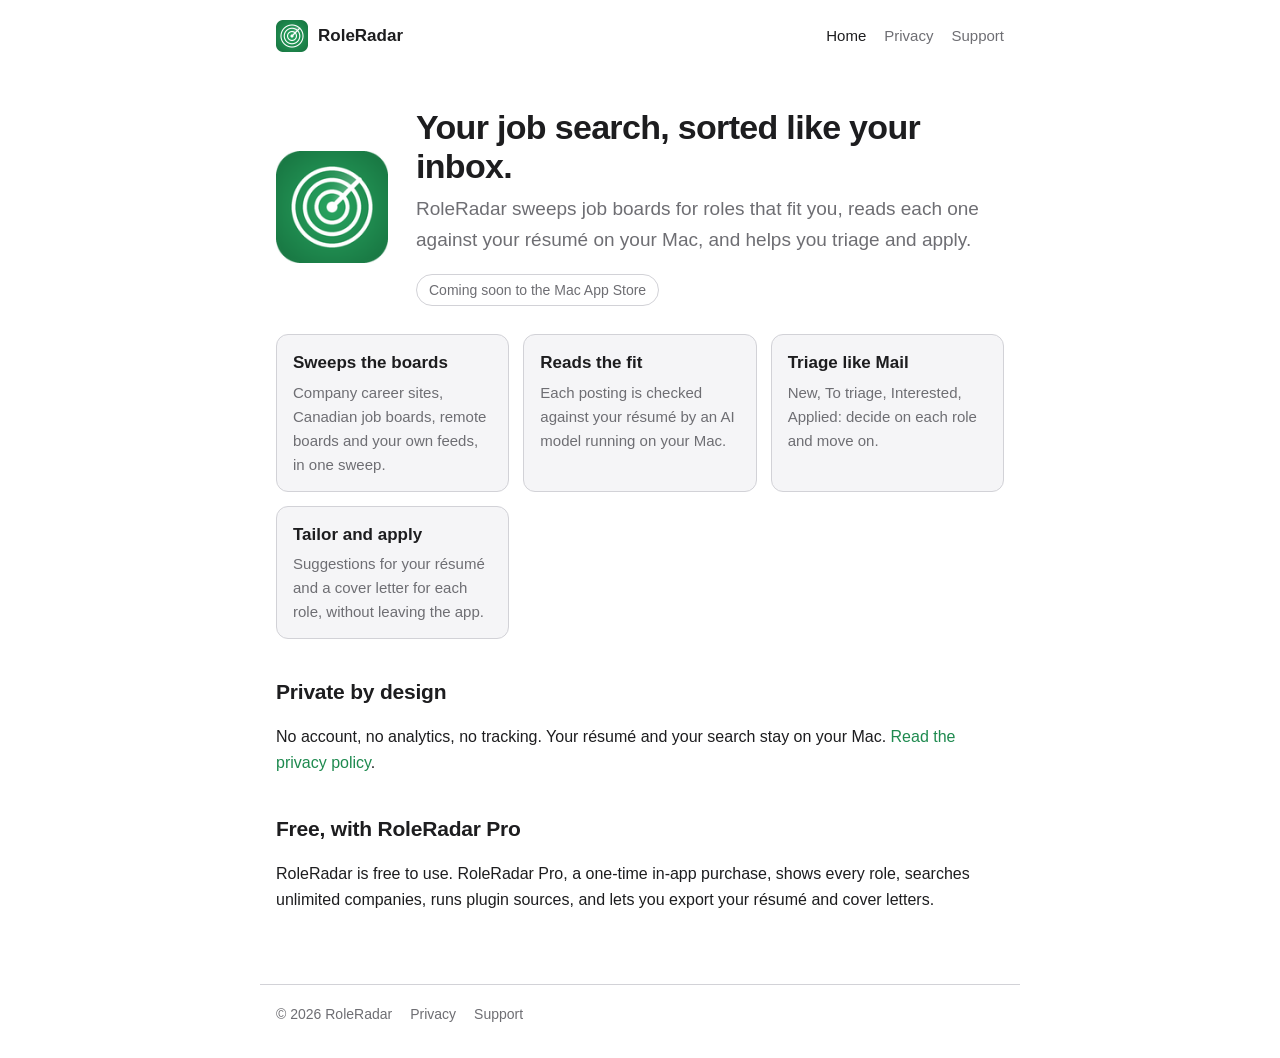
==== index.html @ 9886115a "RoleRadar site: home, privacy policy, support Co-Authored-By: Claude Opus 5.5 <noreply@anthropic.com" ====
<!doctype html>
<html lang="en">
<head>
<meta charset="utf-8">
<meta name="viewport" content="width=device-width, initial-scale=1">
<title>RoleRadar · Job search for your Mac</title>
<meta name="description" content="RoleRadar sweeps job boards for roles that fit you, ranks them against your résumé on your Mac, and helps you triage and apply.">
<link rel="icon" href="icon.png">
<link rel="stylesheet" href="style.css">
</head>
<body>
<header class="site">
  <a class="brand" href="./"><img src="icon.png" alt="">RoleRadar</a>
  <nav><a href="./" aria-current="page">Home</a><a href="privacy.html">Privacy</a><a href="support.html">Support</a></nav>
</header>
<main>
<section class="hero">
  <img src="icon.png" alt="RoleRadar icon">
  <div>
    <h1>Your job search, sorted like your inbox.</h1>
    <p class="lede">RoleRadar sweeps job boards for roles that fit you, reads each one against your résumé on your Mac, and helps you
    triage and apply.</p>
    <span class="badge">Coming soon to the Mac App Store</span>
  </div>
</section>

<div class="features">
  <div><h3>Sweeps the boards</h3><p>Company career sites, Canadian job boards, remote boards and your own feeds, in one sweep.</p></div>
  <div><h3>Reads the fit</h3><p>Each posting is checked against your résumé by an AI model running on your Mac.</p></div>
  <div><h3>Triage like Mail</h3><p>New, To triage, Interested, Applied: decide on each role and move on.</p></div>
  <div><h3>Tailor and apply</h3><p>Suggestions for your résumé and a cover letter for each role, without leaving the app.</p></div>
</div>

<h2>Private by design</h2>
<p>No account, no analytics, no tracking. Your résumé and your search stay on your Mac. <a href="privacy.html">Read the privacy policy</a>.</p>

<h2>Free, with RoleRadar Pro</h2>
<p>RoleRadar is free to use. RoleRadar Pro, a one-time in-app purchase, shows every role, searches unlimited companies, runs plugin
sources, and lets you export your résumé and cover letters.</p>
</main>
<footer class="site">
  <span>© 2026 RoleRadar</span><a href="privacy.html">Privacy</a><a href="support.html">Support</a>
</footer>
</body>
</html>
---- style.css ----
:root {
  color-scheme: light dark;
  --fg: #1d1d1f; --muted: #6e6e73; --bg: #ffffff; --panel: #f5f5f7; --line: #d2d2d7; --accent: #1E8A4F;
}
@media (prefers-color-scheme: dark) {
  :root { --fg: #f5f5f7; --muted: #a1a1a6; --bg: #161617; --panel: #1f1f21; --line: #3a3a3c; --accent: #3cc47c; }
}
* { box-sizing: border-box; }
body {
  margin: 0; background: var(--bg); color: var(--fg);
  font: 16px/1.6 -apple-system, BlinkMacSystemFont, "Helvetica Neue", Helvetica, Arial, sans-serif;
  -webkit-font-smoothing: antialiased;
}
a { color: var(--accent); text-decoration: none; }
a:hover { text-decoration: underline; }
header.site, main, footer.site { max-width: 760px; margin: 0 auto; padding: 0 16px; }
header.site { display: flex; align-items: center; justify-content: space-between; gap: 16px; padding-top: 20px; padding-bottom: 20px; }
header.site .brand { display: flex; align-items: center; gap: 10px; color: var(--fg); font-weight: 600; font-size: 17px; }
header.site .brand img { width: 32px; height: 32px; }
header.site nav { display: flex; gap: 18px; font-size: 15px; }
header.site nav a { color: var(--muted); }
header.site nav a[aria-current="page"] { color: var(--fg); }
main { padding-bottom: 56px; }
h1 { font-size: 34px; line-height: 1.15; letter-spacing: -0.02em; margin: 28px 0 8px; }
h2 { font-size: 21px; letter-spacing: -0.01em; margin: 36px 0 8px; }
h3 { font-size: 17px; margin: 22px 0 4px; }
p.lede { font-size: 19px; color: var(--muted); margin-top: 0; }
p.meta { color: var(--muted); font-size: 14px; }
.panel { background: var(--panel); border: 1px solid var(--line); border-radius: 12px; padding: 16px 20px; margin: 20px 0; }
.panel p:first-child, .panel ul:first-child { margin-top: 0; } .panel p:last-child, .panel ul:last-child { margin-bottom: 0; }
ul { padding-left: 22px; } li { margin: 6px 0; }
table { width: 100%; border-collapse: collapse; margin: 12px 0; font-size: 15px; }
th, td { text-align: left; vertical-align: top; padding: 8px 10px; border-bottom: 1px solid var(--line); }
th { color: var(--muted); font-weight: 500; font-size: 13px; }
.hero { display: flex; gap: 28px; align-items: center; margin-top: 36px; }
.hero img { width: 112px; height: 112px; flex: none; }
.hero h1 { margin-top: 0; }
.features { display: grid; grid-template-columns: repeat(auto-fit, minmax(210px, 1fr)); gap: 14px; margin: 28px 0; }
.features div { background: var(--panel); border: 1px solid var(--line); border-radius: 12px; padding: 14px 16px; }
.features h3 { margin: 0 0 4px; }
.features p { margin: 0; color: var(--muted); font-size: 15px; }
.badge { display: inline-block; border: 1px solid var(--line); border-radius: 999px; padding: 4px 12px; font-size: 14px; color: var(--muted); }
footer.site { border-top: 1px solid var(--line); padding-top: 18px; padding-bottom: 32px; color: var(--muted); font-size: 14px; display: flex; gap: 18px; flex-wrap: wrap; }
footer.site a { color: var(--muted); }
@media (max-width: 560px) {
  h1 { font-size: 28px; }
  .hero { flex-direction: column; align-items: flex-start; gap: 16px; }
  .hero img { width: 84px; height: 84px; }
  header.site nav { gap: 12px; font-size: 14px; }
}
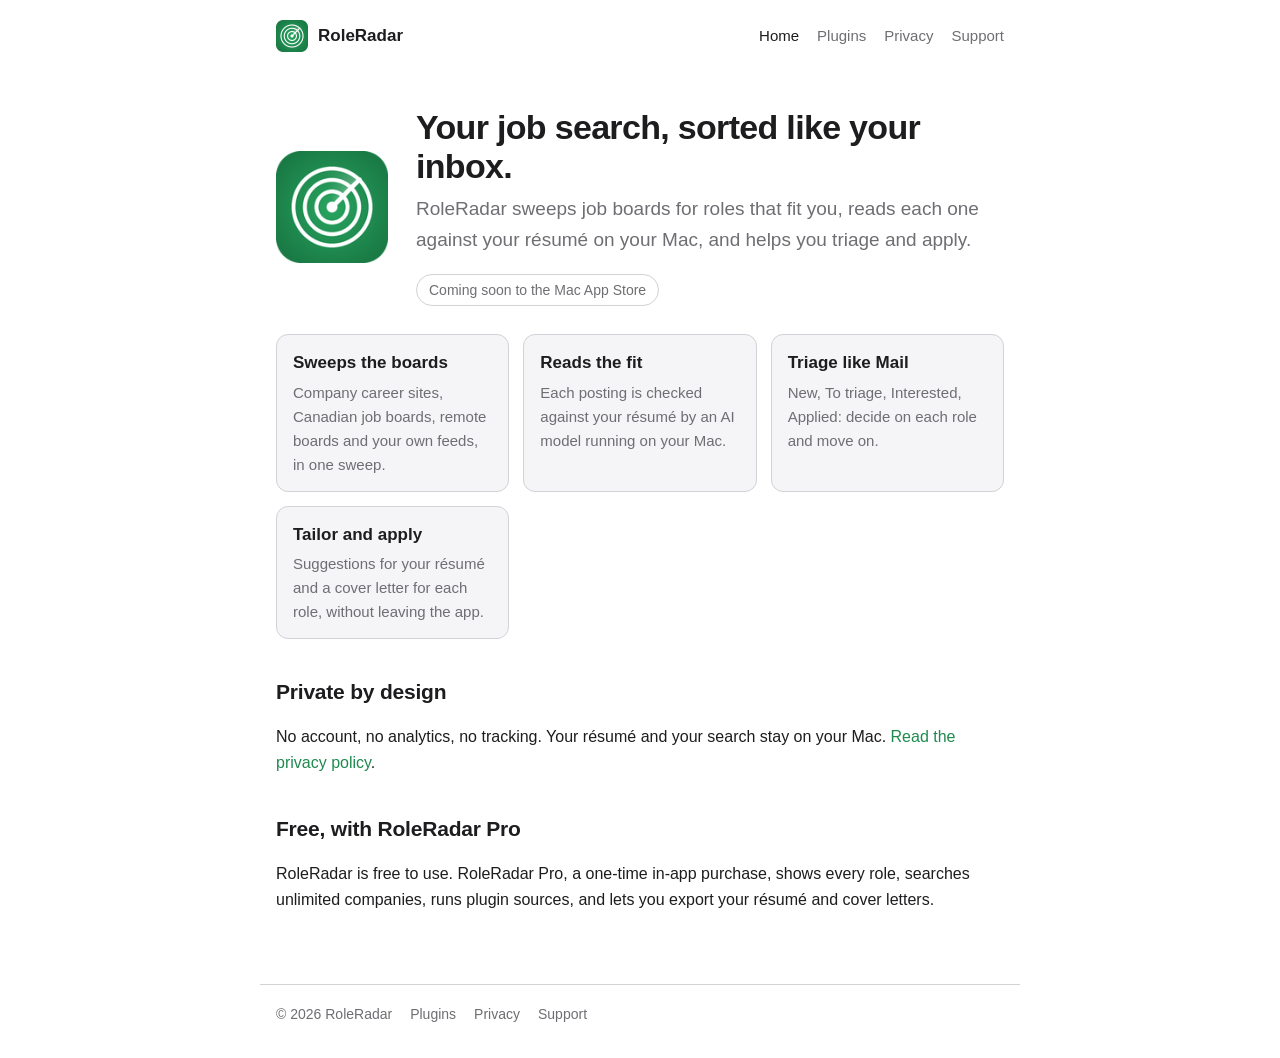
==== commit 1dddf35e: "Plugins page and catalog (plugins.json) for RoleRadar's Settings ▸ Plugins Co-Authored-By: Claude Op" ====
--- a/index.html
+++ b/index.html
@@ -11,7 +11,7 @@
 <body>
 <header class="site">
   <a class="brand" href="./"><img src="icon.png" alt="">RoleRadar</a>
-  <nav><a href="./" aria-current="page">Home</a><a href="privacy.html">Privacy</a><a href="support.html">Support</a></nav>
+  <nav><a href="./" aria-current="page">Home</a><a href="plugins.html">Plugins</a><a href="privacy.html">Privacy</a><a href="support.html">Support</a></nav>
 </header>
 <main>
 <section class="hero">
@@ -39,7 +39,7 @@
 sources, and lets you export your résumé and cover letters.</p>
 </main>
 <footer class="site">
-  <span>© 2026 RoleRadar</span><a href="privacy.html">Privacy</a><a href="support.html">Support</a>
+  <span>© 2026 RoleRadar</span><a href="plugins.html">Plugins</a><a href="privacy.html">Privacy</a><a href="support.html">Support</a>
 </footer>
 </body>
 </html>
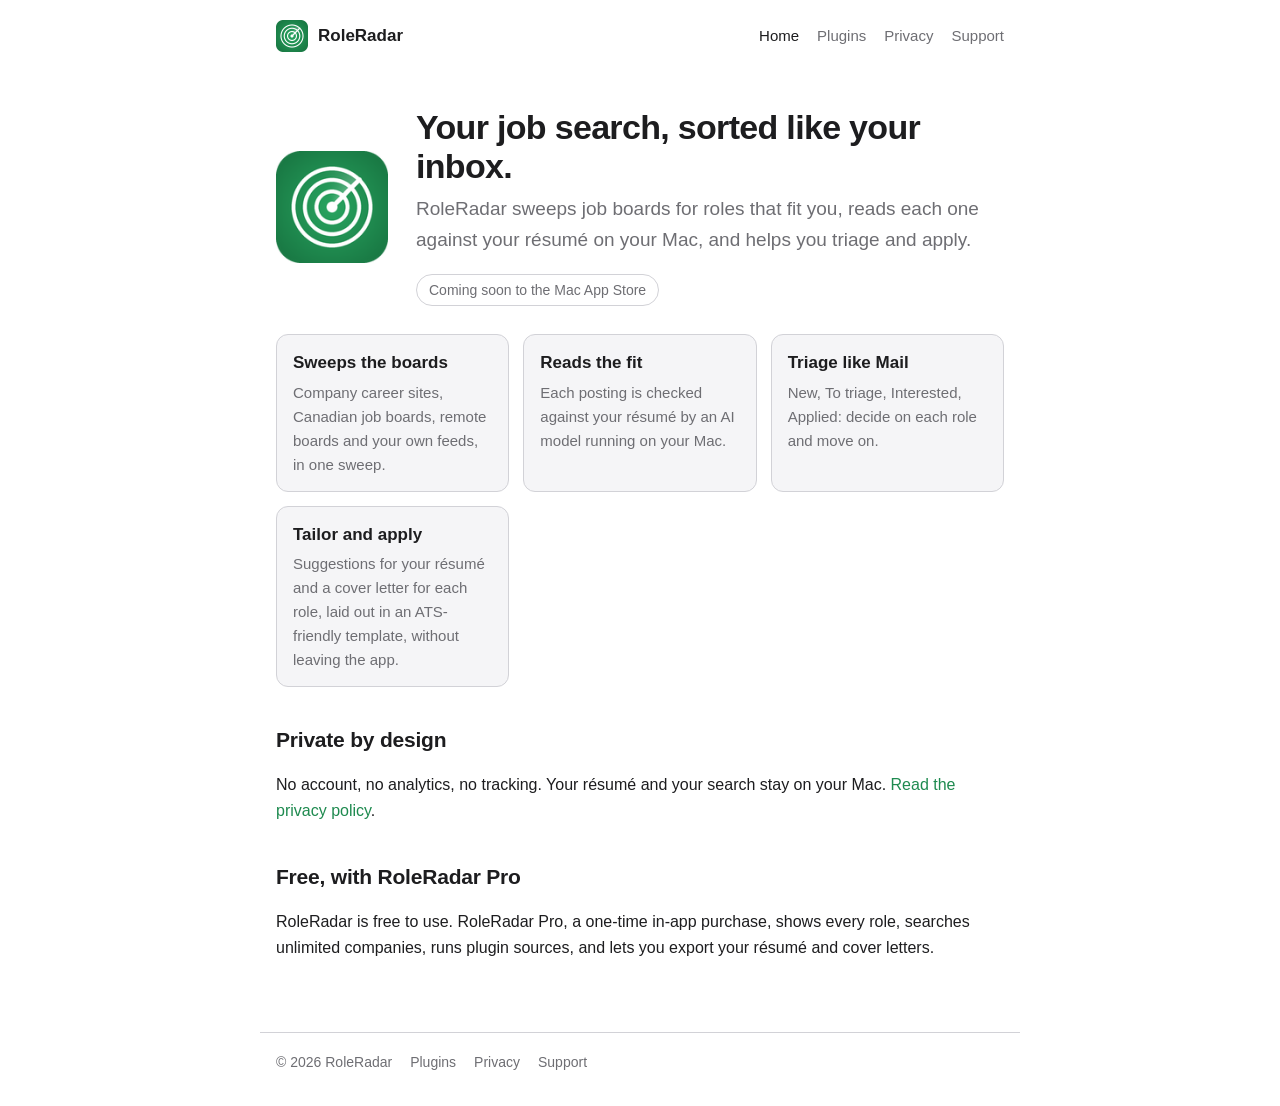
==== commit 0e80f2e4: "Privacy, support and home page: My Skills and contact details stay on the Mac, what plugins and Apif" ====
--- a/index.html
+++ b/index.html
@@ -28,7 +28,7 @@
   <div><h3>Sweeps the boards</h3><p>Company career sites, Canadian job boards, remote boards and your own feeds, in one sweep.</p></div>
   <div><h3>Reads the fit</h3><p>Each posting is checked against your résumé by an AI model running on your Mac.</p></div>
   <div><h3>Triage like Mail</h3><p>New, To triage, Interested, Applied: decide on each role and move on.</p></div>
-  <div><h3>Tailor and apply</h3><p>Suggestions for your résumé and a cover letter for each role, without leaving the app.</p></div>
+  <div><h3>Tailor and apply</h3><p>Suggestions for your résumé and a cover letter for each role, laid out in an ATS-friendly template, without leaving the app.</p></div>
 </div>
 
 <h2>Private by design</h2>
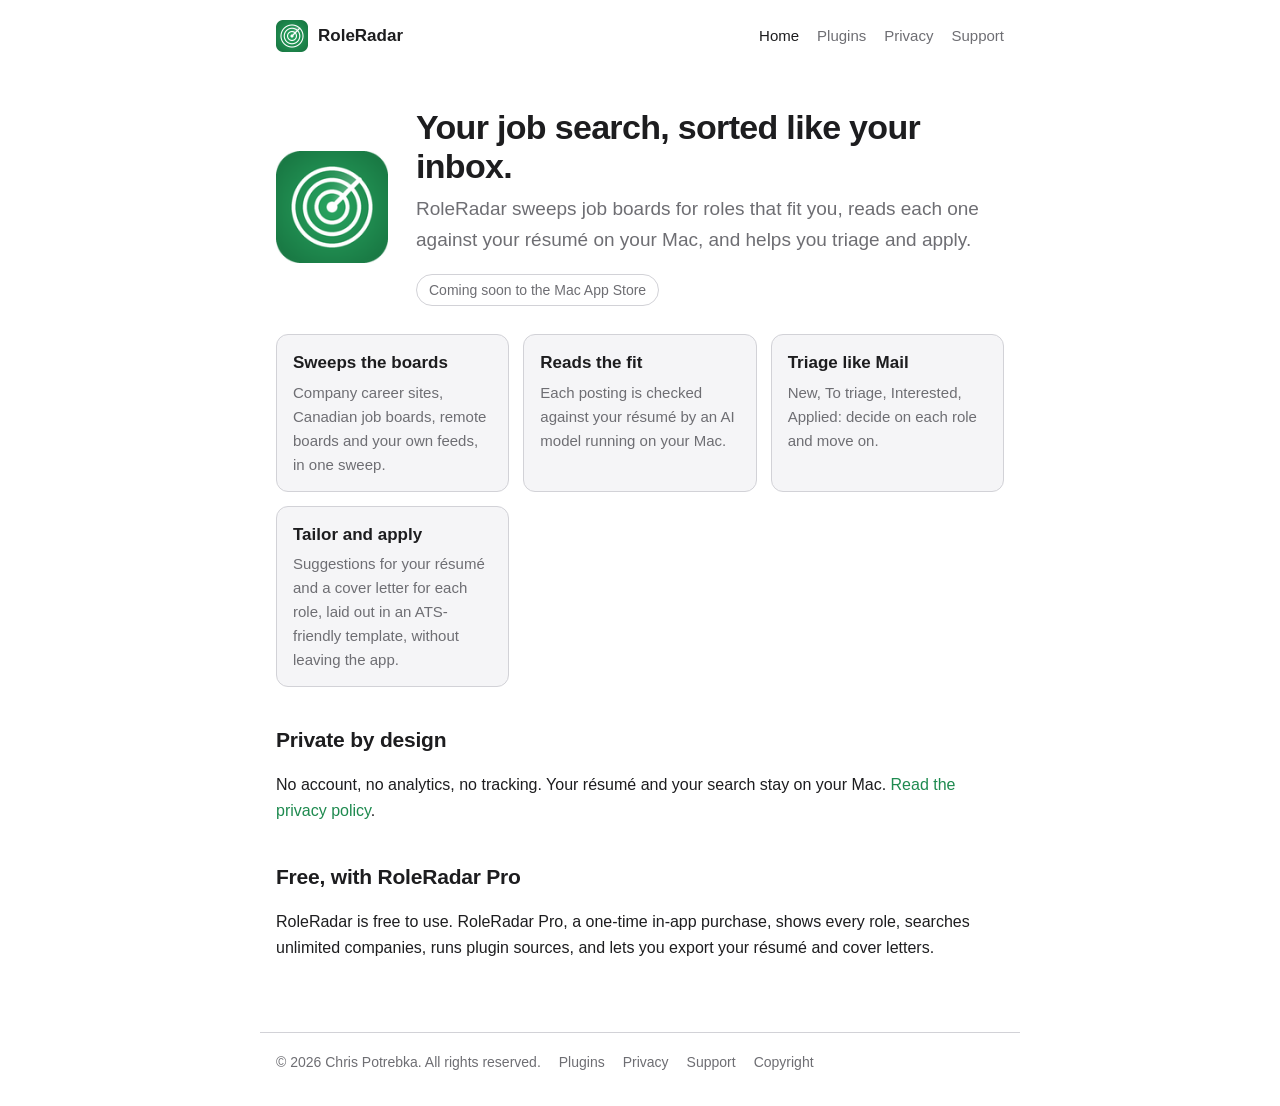
==== commit 4934c04e: "Copyright: © 2026 Chris Potrebka, all rights reserved; copyright page and footer link Co-Authored-By" ====
--- a/index.html
+++ b/index.html
@@ -39,7 +39,7 @@
 sources, and lets you export your résumé and cover letters.</p>
 </main>
 <footer class="site">
-  <span>© 2026 RoleRadar</span><a href="plugins.html">Plugins</a><a href="privacy.html">Privacy</a><a href="support.html">Support</a>
+  <span>© 2026 Chris Potrebka. All rights reserved.</span><a href="plugins.html">Plugins</a><a href="privacy.html">Privacy</a><a href="support.html">Support</a><a href="copyright.html">Copyright</a>
 </footer>
 </body>
 </html>
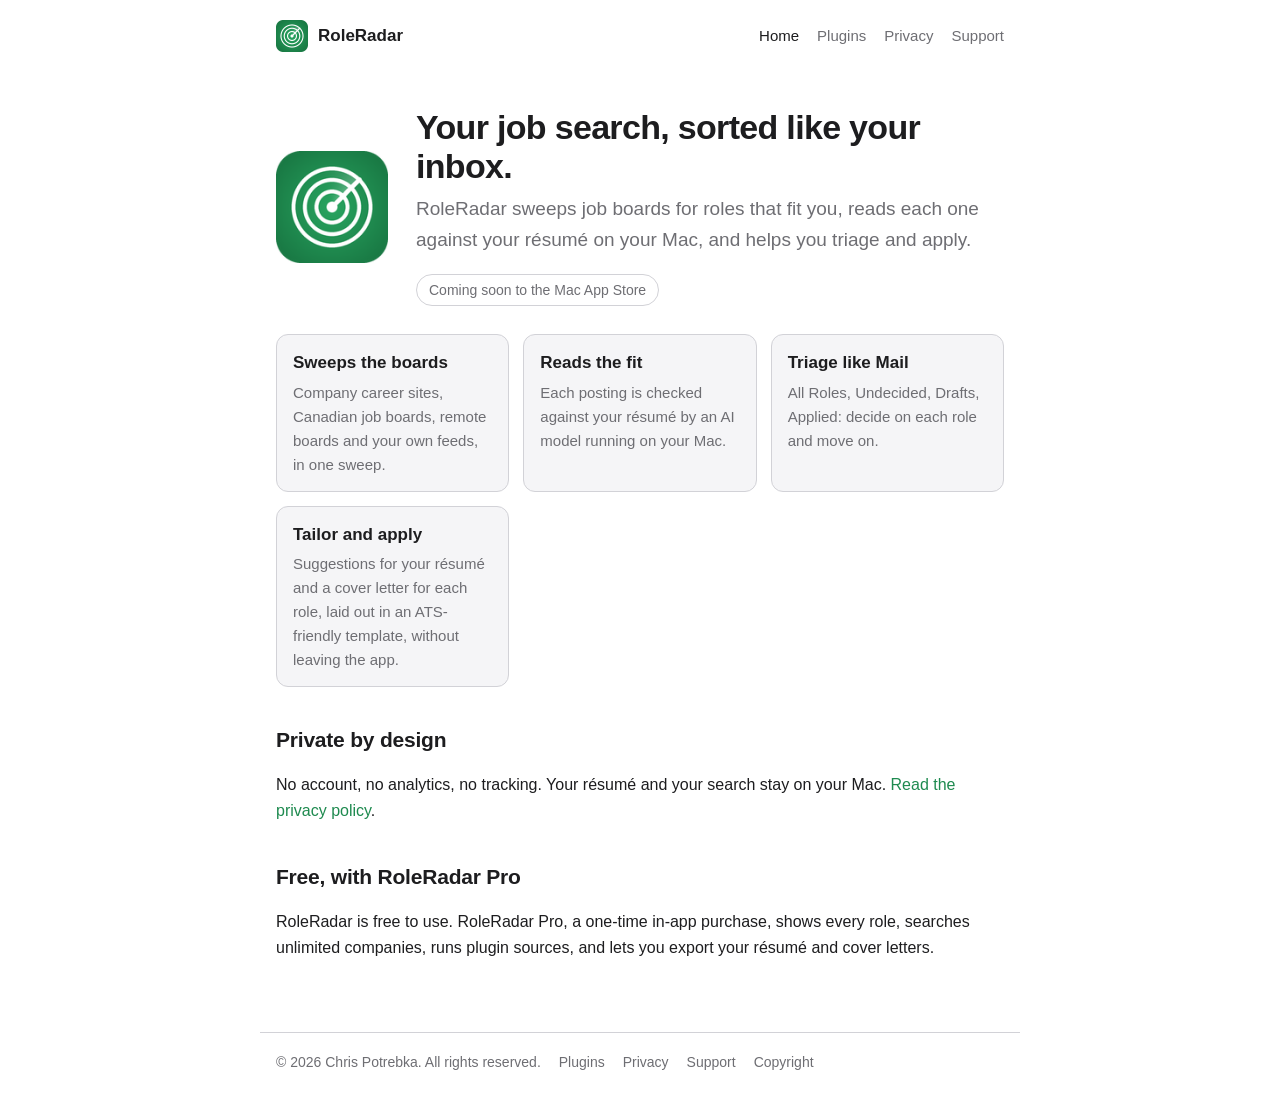
==== commit a144e333: "Folders: All Roles, Undecided, Drafts, Applied; Not for Me goes to Trash (home page and checklist) C" ====
--- a/index.html
+++ b/index.html
@@ -27,7 +27,7 @@
 <div class="features">
   <div><h3>Sweeps the boards</h3><p>Company career sites, Canadian job boards, remote boards and your own feeds, in one sweep.</p></div>
   <div><h3>Reads the fit</h3><p>Each posting is checked against your résumé by an AI model running on your Mac.</p></div>
-  <div><h3>Triage like Mail</h3><p>New, To triage, Interested, Applied: decide on each role and move on.</p></div>
+  <div><h3>Triage like Mail</h3><p>All Roles, Undecided, Drafts, Applied: decide on each role and move on.</p></div>
   <div><h3>Tailor and apply</h3><p>Suggestions for your résumé and a cover letter for each role, laid out in an ATS-friendly template, without leaving the app.</p></div>
 </div>
 
